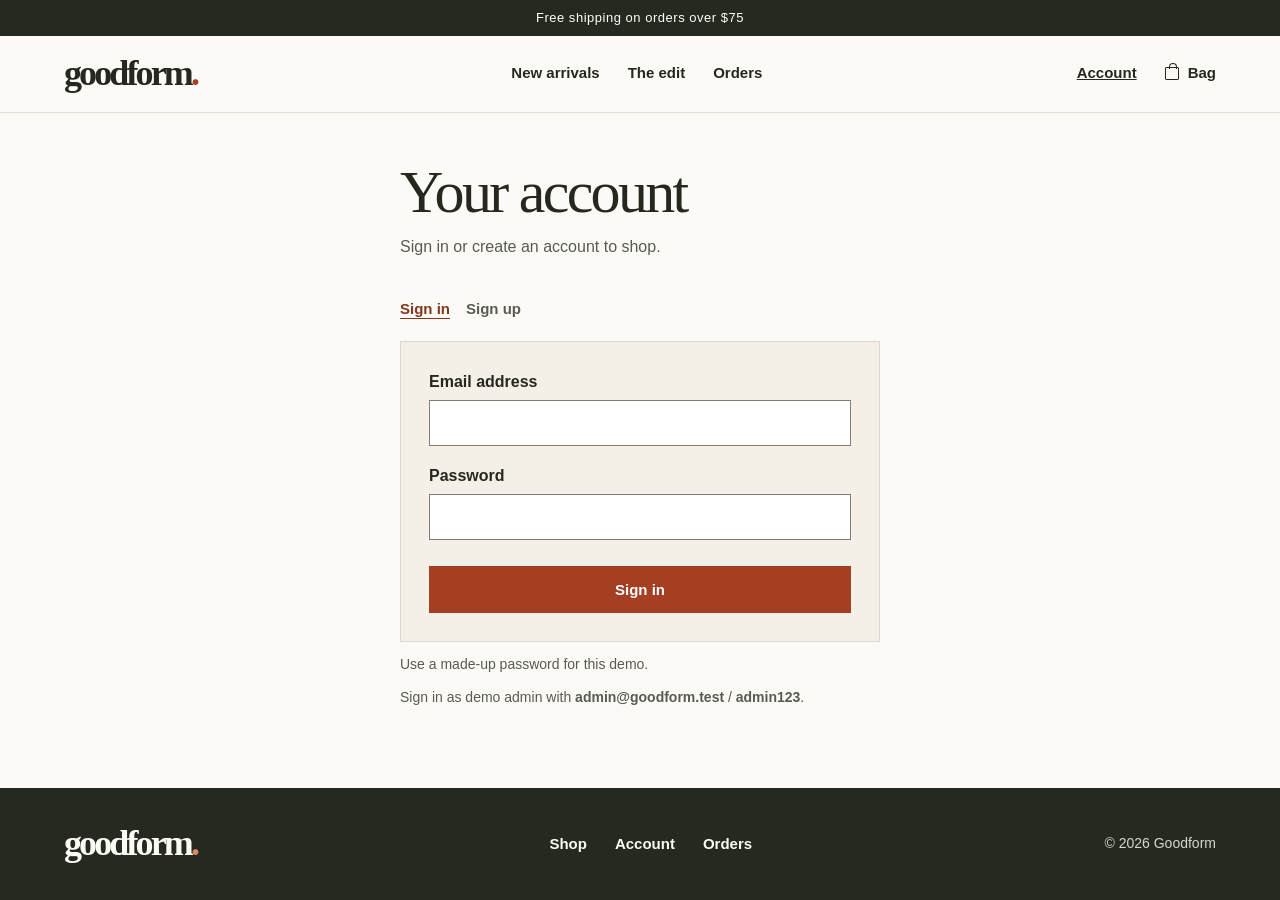
==== admin.html @ 01ef0616 "Add Goodform clothing store" ====
<!DOCTYPE html>
<html>
  <head>
    <meta charset="UTF-8">
    <meta name="viewport" content="width=device-width, initial-scale=1.0">
    <title>Product Admin | Goodform</title>
    <link rel="stylesheet" href="style.css">
  </head>

  <body>
    <a class="skip-link" href="#main-content">Skip to content</a>
    <header class="site-header">
      <div class="container header-inner">
        <a class="wordmark" href="index.html" aria-label="Goodform home">goodform<span>.</span></a>
        <nav class="account-nav" aria-label="Admin navigation">
          <a href="index.html">View storefront</a>
          <button class="text-button" id="sign-out" type="button">Sign out</button>
        </nav>
      </div>
    </header>

    <main class="container inner-page" id="main-content" hidden>
      <div class="page-intro">
        <p class="eyebrow">Store admin</p>
        <h1>Manage store</h1>
      </div>

      <section class="admin-section" aria-labelledby="orders-title">
        <div class="section-heading">
          <h2 id="orders-title">Orders</h2>
          <p>Total amount <strong id="total-amount">$0.00</strong></p>
        </div>
        <p class="muted" id="empty-orders" hidden>No orders yet.</p>
        <div class="table-scroll" id="orders-table" role="region" aria-label="Customer orders" tabindex="0">
          <table class="data-table">
            <thead>
              <tr>
                <th scope="col">Order</th>
                <th scope="col">Customer</th>
                <th scope="col">Items</th>
                <th scope="col">Amount</th>
                <th scope="col">Status</th>
                <th scope="col">Delivery</th>
              </tr>
            </thead>
            <tbody id="order-rows"></tbody>
          </table>
        </div>
      </section>

      <section class="admin-section" aria-labelledby="products-title">
        <div class="section-heading">
          <h2 id="products-title">Products</h2>
        </div>

        <details class="panel add-product" id="add-product-panel">
          <summary>Add a product</summary>
          <form class="stack-form product-form" id="product-form" method="post">
            <div>
              <label for="product-name">Name</label>
              <input id="product-name" type="text" maxlength="70" required>
            </div>
            <div>
              <label for="category">Category</label>
              <input id="category" type="text" maxlength="40" required>
            </div>
            <div>
              <label for="color">Color</label>
              <input id="color" type="text" maxlength="40" required>
            </div>
            <div>
              <label for="price">Price ($)</label>
              <input id="price" type="number" min="0.01" max="99999" step="0.01" required>
            </div>
            <div>
              <label for="stock">Stock</label>
              <input id="stock" type="number" min="0" max="9999" step="1" required>
            </div>
            <div class="photo-field">
              <label for="product-photo">Photo link (optional)</label>
              <p class="photo-hint muted" id="photo-hint">Paste a direct link to an image online.</p>
              <input id="product-photo" type="url" maxlength="2048" aria-describedby="photo-hint">
            </div>
            <button class="button" type="submit">Add product</button>
          </form>
        </details>

        <p class="muted" id="empty-products" hidden>No products in the store.</p>
        <div class="table-scroll" id="products-table" role="region" aria-label="Product inventory" tabindex="0">
          <table class="data-table">
            <thead>
              <tr>
                <th scope="col">Product</th>
                <th scope="col">Category</th>
                <th scope="col">Price</th>
                <th scope="col">Stock</th>
                <th scope="col">Action</th>
              </tr>
            </thead>
            <tbody id="product-rows"></tbody>
          </table>
        </div>
      </section>
    </main>

    <footer class="site-footer">
      <div class="container footer-inner">
        <a class="wordmark" href="index.html" aria-label="Goodform home">goodform<span>.</span></a>
        <p>&copy; 2026 Goodform</p>
      </div>
    </footer>

    <template id="admin-product-template">
      <tr>
        <th scope="row"></th>
        <td class="category"></td>
        <td class="price"></td>
        <td>
          <form class="line-actions">
            <input type="number" min="0" max="9999" step="1" required>
            <button class="text-button" type="submit">Update</button>
          </form>
        </td>
        <td>
          <button class="text-button delete-product" type="button">Delete</button>
        </td>
      </tr>
    </template>

    <template id="admin-order-template">
      <tr>
        <th scope="row"></th>
        <td class="customer"></td>
        <td class="items"></td>
        <td class="price"></td>
        <td><span class="status"></span></td>
        <td>
          <button class="text-button" type="button">Mark delivered</button>
        </td>
      </tr>
    </template>

    <script>
      const productForm = document.getElementById("product-form");
      const productRows = document.getElementById("product-rows");
      const orderRows = document.getElementById("order-rows");

      function loadAdminShop() {
        const shop = loadShop();
        if (shop.email !== "admin@goodform.test") {
          document.getElementById("main-content").hidden = true;
          alert("Sign in with the demo admin account to manage the store.");
          window.location.replace("login.html");
          return null;
        }
        return shop;
      }

      function money(cents) {
        return "$" + (cents / 100).toFixed(2);
      }

      function showAdmin() {
        const shop = loadAdminShop();
        if (!shop) {
          return;
        }

        if (shop.products === null) {
          shop.products = [
            {
              id: "chore-jacket",
              name: "The Chore Jacket",
              category: "Outerwear",
              color: "Washed Olive",
              price: 8900,
              stock: 24,
              image: "https://images.pexels.com/photos/5079261/pexels-photo-5079261.jpeg?auto=compress&cs=tinysrgb&fit=crop&w=720&h=960"
            },
            {
              id: "everyday-tee",
              name: "The Everyday Tee",
              category: "Tops",
              color: "Natural",
              price: 3200,
              stock: 48,
              image: "https://images.pexels.com/photos/11671964/pexels-photo-11671964.jpeg?auto=compress&cs=tinysrgb&fit=crop&w=720&h=960"
            },
            {
              id: "straight-jean",
              name: "The Straight Jean",
              category: "Denim",
              color: "Vintage Blue",
              price: 7800,
              stock: 16,
              image: "https://images.pexels.com/photos/20279191/pexels-photo-20279191.jpeg?auto=compress&cs=tinysrgb&fit=crop&w=720&h=960"
            },
            {
              id: "linen-shirt",
              name: "The Linen Shirt",
              category: "Tops",
              color: "Terracotta",
              price: 6400,
              stock: 18,
              image: "https://images.pexels.com/photos/11671275/pexels-photo-11671275.jpeg?auto=compress&cs=tinysrgb&fit=crop&w=720&h=960"
            }
          ];
          saveShop(shop);
        }

        showInventory(shop.products);
        showCustomerOrders(shop.orders);
        document.getElementById("main-content").hidden = false;
      }

      function showInventory(products) {
        const template = document.getElementById("admin-product-template");
        productRows.textContent = "";
        document.getElementById("empty-products").hidden = products.length > 0;
        document.getElementById("products-table").hidden = products.length === 0;

        for (let productIndex = 0; productIndex < products.length; productIndex++) {
          const product = products[productIndex];
          const row = template.content.cloneNode(true);
          row.querySelector("th").textContent = product.name;
          row.querySelector(".category").textContent = product.category;
          row.querySelector(".price").textContent = money(product.price);

          const input = row.querySelector("input");
          input.value = product.stock;
          input.setAttribute("aria-label", "Stock for " + product.name);
          row.querySelector("form").addEventListener("submit", function (event) {
            event.preventDefault();
            updateStock(product.id, Number(input.value));
          });
          row.querySelector(".delete-product").addEventListener("click", function () {
            deleteProduct(product.id);
          });
          productRows.appendChild(row);
        }
      }

      function showCustomerOrders(orders) {
        const template = document.getElementById("admin-order-template");
        orderRows.textContent = "";
        document.getElementById("empty-orders").hidden = orders.length > 0;
        document.getElementById("orders-table").hidden = orders.length === 0;
        let total = 0;

        for (let index = orders.length - 1; index >= 0; index--) {
          const order = orders[index];
          const row = template.content.cloneNode(true);
          row.querySelector("th").textContent = "#GF-" + order.id;
          row.querySelector(".customer").textContent = order.customer + " (" + order.email + ")";

          const itemNames = [];
          for (let itemIndex = 0; itemIndex < order.items.length; itemIndex++) {
            const item = order.items[itemIndex];
            itemNames.push(item.name + " × " + item.quantity);
          }
          row.querySelector(".items").textContent = itemNames.join(", ");
          row.querySelector(".price").textContent = money(order.total);

          const status = row.querySelector(".status");
          status.textContent = order.status;
          if (order.status === "Pending") {
            status.classList.add("status-pending");
          }

          const button = row.querySelector("button");
          button.hidden = order.status === "Delivered";
          button.addEventListener("click", function () {
            markDelivered(order.id);
          });

          orderRows.appendChild(row);
          total += order.total;
        }
        document.getElementById("total-amount").textContent = money(total);
      }

      function addProduct(event) {
        event.preventDefault();
        const shop = loadAdminShop();
        if (!shop) {
          return;
        }

        const name = document.getElementById("product-name").value.trim();
        const category = document.getElementById("category").value.trim();
        const color = document.getElementById("color").value.trim();
        const price = Math.round(Number(document.getElementById("price").value) * 100);
        const stock = Number(document.getElementById("stock").value);
        const image = document.getElementById("product-photo").value.trim();

        if (!name || !category || !color) {
          alert("Enter a name, category, and color.");
          return;
        }

        if (!Number.isInteger(price) || price < 1 || price > 9999900) {
          alert("Enter a valid price.");
          return;
        }

        if (!Number.isInteger(stock) || stock < 0 || stock > 9999) {
          alert("Enter a valid stock quantity.");
          return;
        }

        const product = {
          id: "product-" + Date.now(),
          name: name,
          category: category,
          color: color,
          price: price,
          stock: stock,
          image: image
        };

        shop.products.push(product);
        if (saveChanges(shop, "Product added.")) {
          productForm.reset();
          document.getElementById("add-product-panel").open = false;
        }
      }

      function saveChanges(shop, message) {
        try {
          saveShop(shop);
        } catch (error) {
          alert("Could not save the changes. Check your browser storage.");
          return false;
        }

        showAdmin();
        alert(message);
        return true;
      }

      function updateStock(productId, stock) {
        const shop = loadAdminShop();
        if (!shop) {
          return;
        }

        let product = null;
        for (let index = 0; index < shop.products.length; index++) {
          if (shop.products[index].id === productId) {
            product = shop.products[index];
            break;
          }
        }

        if (!product || !Number.isInteger(stock) || stock < 0 || stock > 9999) {
          alert("Enter a valid stock quantity.");
          showAdmin();
          return;
        }

        product.stock = stock;
        saveChanges(shop, "Stock updated.");
      }

      function deleteProduct(productId) {
        const shop = loadAdminShop();
        if (!shop || !confirm("Delete this product from the store?")) {
          return;
        }

        for (let index = shop.products.length - 1; index >= 0; index--) {
          if (shop.products[index].id === productId) {
            shop.products.splice(index, 1);
          }
        }

        for (let customerIndex = 0; customerIndex < shop.customers.length; customerIndex++) {
          const customer = shop.customers[customerIndex];
          for (let index = customer.cart.length - 1; index >= 0; index--) {
            if (customer.cart[index].productId === productId) {
              customer.cart.splice(index, 1);
            }
          }
        }

        saveChanges(shop, "Product deleted.");
      }

      function markDelivered(orderId) {
        const shop = loadAdminShop();
        if (!shop) {
          return;
        }

        for (let orderIndex = 0; orderIndex < shop.orders.length; orderIndex++) {
          const order = shop.orders[orderIndex];
          if (order.id === orderId && order.status !== "Delivered") {
            order.status = "Delivered";
            saveChanges(shop, "Order marked delivered.");
            return;
          }
        }
      }

      productForm.addEventListener("submit", addProduct);

      document.getElementById("sign-out").addEventListener("click", function () {
        const shop = loadAdminShop();
        if (!shop) {
          return;
        }

        shop.email = "";
        saveShop(shop);
        window.location.replace("index.html");
      });

      window.addEventListener("pageshow", function (event) {
        if (event.persisted) {
          showAdmin();
        }
      });

      function getShopStorageKey() {
        const plainSave = localStorage.getItem("goodform-shop-plain");
        if (plainSave) {
          return "goodform-shop-plain";
        }

        const saved = localStorage.getItem("goodform-shop-text");
        if (saved && saved.startsWith("shop|")) {
          return "goodform-shop-plain";
        }

        return "goodform-shop-text";
      }

      function loadShop() {
        const shop = { products: null, customers: [], orders: [], email: "" };
        const saved = localStorage.getItem(getShopStorageKey());
        if (!saved) {
          return shop;
        }

        const previousFormat = saved.startsWith("plain-shop|");
        let text = saved;
        let rowSeparator = "\n";
        let fieldSeparator = "|";

        if (!previousFormat) {
          const firstLineEnd = saved.indexOf("\n");
          if (!saved.startsWith("~") || firstLineEnd < 1) {
            return shop;
          }

          const divider = saved.slice(0, firstLineEnd);
          text = saved.slice(firstLineEnd + 1);
          rowSeparator = "\n" + divider + "\n";
          fieldSeparator = "|" + divider + "|";
        }

        let customer;
        let order;

        const lines = text.split(rowSeparator);
        for (let lineIndex = 0; lineIndex < lines.length; lineIndex++) {
          const fields = lines[lineIndex].split(fieldSeparator);
          if (previousFormat) {
            for (let fieldIndex = 1; fieldIndex < fields.length; fieldIndex++) {
              let field = fields[fieldIndex];
              field = field.split("%7C").join("|");
              field = field.split("%0D").join("\r");
              field = field.split("%0A").join("\n");
              fields[fieldIndex] = field.split("%25").join("%");
            }
          }

          const type = fields[0];

          if (type === "plain-shop") {
            shop.email = fields[1];
            if (fields[2] === "true") {
              shop.products = [];
            }
          } else if (type === "product") {
            shop.products.push({
              id: fields[1],
              name: fields[2],
              category: fields[3],
              color: fields[4],
              price: Number(fields[5]),
              stock: Number(fields[6]),
              image: fields[7]
            });
          } else if (type === "customer") {
            customer = {
              name: fields[1],
              email: fields[2],
              password: fields[3],
              cart: []
            };
            shop.customers.push(customer);
          } else if (type === "cart") {
            customer.cart.push({ productId: fields[1], quantity: Number(fields[2]) });
          } else if (type === "order") {
            order = {
              id: Number(fields[1]),
              email: fields[2],
              customer: fields[3],
              date: fields[4],
              status: fields[5],
              subtotal: Number(fields[6]),
              shipping: Number(fields[7]),
              total: Number(fields[8]),
              items: []
            };
            shop.orders.push(order);
          } else if (type === "item") {
            order.items.push({
              productId: fields[1],
              name: fields[2],
              price: Number(fields[3]),
              quantity: Number(fields[4])
            });
          }
        }

        return shop;
      }

      function saveShop(shop) {
        const rows = [["plain-shop", shop.email, shop.products !== null]];

        if (shop.products !== null) {
          for (let productIndex = 0; productIndex < shop.products.length; productIndex++) {
            const product = shop.products[productIndex];
            rows.push([
              "product",
              product.id,
              product.name,
              product.category,
              product.color,
              product.price,
              product.stock,
              product.image
            ]);
          }
        }

        for (let customerIndex = 0; customerIndex < shop.customers.length; customerIndex++) {
          const customer = shop.customers[customerIndex];
          rows.push(["customer", customer.name, customer.email, customer.password]);
          for (let itemIndex = 0; itemIndex < customer.cart.length; itemIndex++) {
            const item = customer.cart[itemIndex];
            rows.push(["cart", item.productId, item.quantity]);
          }
        }

        for (let orderIndex = 0; orderIndex < shop.orders.length; orderIndex++) {
          const order = shop.orders[orderIndex];
          rows.push([
            "order",
            order.id,
            order.email,
            order.customer,
            order.date,
            order.status,
            order.subtotal,
            order.shipping,
            order.total
          ]);
          for (let itemIndex = 0; itemIndex < order.items.length; itemIndex++) {
            const item = order.items[itemIndex];
            rows.push(["item", item.productId, item.name, item.price, item.quantity]);
          }
        }

        const values = rows.join("\n");
        let divider = "~";
        while (values.includes(divider)) {
          divider += "~";
        }

        const fieldSeparator = "|" + divider + "|";
        const rowSeparator = "\n" + divider + "\n";
        const lines = [];
        for (let rowIndex = 0; rowIndex < rows.length; rowIndex++) {
          lines.push(rows[rowIndex].join(fieldSeparator));
        }

        const saved = divider + "\n" + lines.join(rowSeparator);
        localStorage.setItem(getShopStorageKey(), saved);
      }

      showAdmin();
    </script>
  </body>
</html>
---- style.css ----
* {
  box-sizing: border-box;
}

body {
  margin: 0;
  background-color: #fbfaf7;
  color: #262820;
  font-family: Arial, Helvetica, sans-serif;
  font-size: 16px;
  line-height: 1.5;
}

h1, h2, h3, p {
  margin: 0;
}

h1, h2, .wordmark {
  font-family: Georgia, 'Times New Roman', serif;
}

h1, h2 {
  font-weight: normal;
  line-height: 1.04;
  letter-spacing: -0.045em;
}

h2 {
  font-size: 3rem;
}

a {
  color: inherit;
  text-decoration: none;
}

a:focus, button:focus, input:focus, summary:focus, .table-scroll:focus {
  outline: 2px solid #a43f24;
  outline-offset: 4px;
}

img {
  display: block;
  max-width: 100%;
}

button, input {
  font: inherit;
}

button, summary {
  cursor: pointer;
}

button:disabled {
  cursor: default;
}

[hidden] {
  display: none !important;
}

.container {
  width: 90%;
  max-width: 1320px;
  margin-right: auto;
  margin-left: auto;
}

.skip-link {
  position: absolute;
  z-index: 2;
  top: -100px;
  left: 16px;
  padding: 12px 16px;
  background-color: #fff;
}

.skip-link:focus {
  top: 8px;
}

.announcement {
  padding: 8px 16px;
  background-color: #252920;
  color: #fff;
  font-size: 0.8125rem;
  letter-spacing: 0.04em;
  text-align: center;
}

.site-header {
  border-bottom: 1px solid #e4e0d8;
}

.header-inner, .footer-inner {
  display: flex;
  align-items: center;
  justify-content: space-between;
  min-height: 76px;
}

.wordmark {
  display: inline-block;
  font-size: 2.25rem;
  font-weight: bold;
  line-height: 1.25;
  letter-spacing: -0.08em;
}

.wordmark span {
  color: #a43f24;
}

.main-nav, .account-nav, .footer-nav {
  display: flex;
  align-items: center;
  gap: 28px;
}

.main-nav a, .account-nav a, .footer-nav a {
  display: inline-flex;
  align-items: center;
  min-height: 44px;
  font-size: 0.9375rem;
  font-weight: bold;
}

.main-nav a:hover, .account-nav a:hover, .footer-nav a:hover, [aria-current="page"] {
  text-decoration: underline;
}

.bag-icon {
  position: relative;
  width: 14px;
  height: 13px;
  margin-right: 9px;
  border: 1px solid;
  border-radius: 1px;
}

.bag-icon::before {
  position: absolute;
  top: -5px;
  left: 3px;
  width: 6px;
  height: 5px;
  border: 1px solid;
  border-bottom: 0;
  border-radius: 5px 5px 0 0;
  content: '';
}

.site-footer {
  background-color: #252920;
  color: #fbfaf7;
}

.footer-inner {
  min-height: 112px;
  gap: 16px;
}

.site-footer .wordmark span {
  color: #e18967;
}

.site-footer a:focus {
  outline-color: #e18967;
}

.footer-inner p {
  color: #d7d9d0;
  font-size: 0.875rem;
}

.hero {
  background-color: #eee7d9;
}

.hero-inner {
  display: flex;
  max-width: 1600px;
  min-height: 520px;
  margin: 0 auto;
}

.hero-copy {
  width: 44%;
  align-self: center;
  padding: 56px 28px 56px 5%;
}

.eyebrow {
  display: flex;
  align-items: center;
  gap: 10px;
  margin-bottom: 18px;
  color: #80381f;
  font-size: 0.8125rem;
  font-weight: bold;
  letter-spacing: 0.12em;
  text-transform: uppercase;
}

.eyebrow::before {
  width: 22px;
  height: 1px;
  background-color: #a43f24;
  content: '';
}

.hero h1 {
  font-size: 5.25rem;
}

.hero-description {
  max-width: 320px;
  margin-top: 22px;
  margin-bottom: 28px;
  color: #494b40;
  font-size: 1.125rem;
}

.hero-image, .edit-image {
  position: relative;
  background-color: #d7c0a5;
}

.hero-image {
  width: 56%;
}

.hero-image img, .edit-image img {
  position: absolute;
  width: 100%;
  height: 100%;
  object-fit: cover;
}

.hero-image img {
  object-position: center top;
}

.button {
  display: inline-block;
  min-height: 46px;
  padding: 12px 22px;
  border: 1px solid #a43f24;
  background-color: #a43f24;
  color: #fff;
  font-size: 0.9375rem;
  font-weight: bold;
  line-height: 1.4;
  text-align: center;
}

.button:hover {
  border-color: #813019;
  background-color: #813019;
}

.button:disabled {
  border-color: #dad1c4;
  background-color: #e7dfd3;
  color: #62594e;
}

.text-link {
  display: inline-flex;
  align-items: center;
  min-height: 44px;
  color: #80381f;
  font-weight: bold;
  text-decoration: underline;
  text-underline-offset: 4px;
}

.text-link:hover {
  color: #552516;
}

.text-button {
  min-height: 44px;
  padding: 0;
  border: 0;
  background: none;
  color: #80381f;
  font-size: 0.9375rem;
  font-weight: bold;
  text-decoration: underline;
  text-underline-offset: 4px;
}

.text-button:disabled {
  color: #595b50;
}

.section {
  padding-top: 64px;
  padding-bottom: 68px;
}

.section-heading {
  display: flex;
  align-items: baseline;
  justify-content: space-between;
  gap: 16px;
  margin-bottom: 27px;
}

.section-heading p, .product-color, .muted {
  color: #595b50;
}

.product-grid {
  display: flex;
  flex-wrap: wrap;
  gap: 28px 20px;
}

.product-card {
  width: calc((100% - 60px) / 4);
  min-width: 0;
}

.product-image {
  background-color: #eae5db;
}

.product-image img {
  width: 100%;
  height: auto;
}

.no-photo {
  padding: 60% 8px;
  text-align: center;
}

.product-heading {
  display: flex;
  align-items: baseline;
  justify-content: space-between;
  gap: 8px;
  margin-top: 13px;
}

.product-heading h3, .price {
  font-size: 1rem;
  font-weight: bold;
}

.product-color {
  margin-top: 4px;
  font-size: 0.875rem;
}

.product-button {
  width: 100%;
  margin-top: 12px;
}

.edit {
  display: flex;
  min-height: 370px;
  margin-bottom: 72px;
  background-color: #e6e8df;
}

.edit-image {
  width: 52%;
}

.edit-copy {
  width: 48%;
  align-self: center;
  padding: 40px 6%;
}

.edit-description {
  max-width: 320px;
  margin-top: 16px;
  color: #494b40;
}

.edit-copy .text-link {
  margin-top: 10px;
}

.inner-page {
  min-height: 65vh;
  padding-top: 48px;
  padding-bottom: 80px;
}

.inner-page h1 {
  margin-bottom: 12px;
  font-size: 3.75rem;
}

.page-intro {
  margin-bottom: 28px;
}

.page-intro .text-link {
  margin-bottom: 8px;
}

.cart-layout {
  display: flex;
  align-items: flex-start;
  gap: 32px;
}

.cart-items {
  flex: 1;
  min-width: 0;
  border-top: 1px solid #ddd8cd;
}

.cart-items:empty {
  border-top: 0;
}

.cart-item {
  display: flex;
  align-items: center;
  gap: 20px;
  padding: 18px 0;
  border-bottom: 1px solid #ddd8cd;
}

.cart-item img {
  width: 82px;
  height: 100px;
  object-fit: cover;
}

.cart-item h2 {
  margin-bottom: 5px;
  font-family: Arial, Helvetica, sans-serif;
  font-size: 1rem;
  font-weight: bold;
  letter-spacing: normal;
}

.cart-item .price {
  margin-left: auto;
}

.cart-item-info {
  min-width: 0;
}

.line-actions {
  display: flex;
  flex-wrap: wrap;
  align-items: center;
  gap: 0 10px;
  margin-top: 4px;
}

.line-actions input {
  width: 76px;
  min-height: 38px;
  padding: 6px;
  border: 1px solid #817d71;
  background-color: #fff;
  color: #262820;
}

.panel {
  padding: 28px;
  border: 1px solid #ddd8cd;
  background-color: #f4f0e7;
}

.cart-summary {
  width: 340px;
}

.cart-summary h2 {
  font-size: 2rem;
}

.cart-summary dl div, .bill-totals div {
  display: flex;
  justify-content: space-between;
  padding: 8px 0;
}

.cart-summary dd, .bill-totals dd {
  margin-left: 12px;
}

.cart-total {
  margin-top: 8px;
  border-top: 1px solid #d4cbbd;
  font-weight: bold;
}

.account-page {
  max-width: 480px;
}

.account-tabs {
  display: flex;
  gap: 16px;
  margin-bottom: 10px;
}

.account-tabs .text-button[aria-pressed="false"] {
  color: #595b50;
  text-decoration: none;
}

.demo-note {
  margin-top: 12px;
  font-size: 0.875rem;
  overflow-wrap: break-word;
}

.stack-form label {
  display: block;
  margin-bottom: 6px;
  font-weight: bold;
}

.stack-form input {
  display: block;
  width: 100%;
  min-height: 46px;
  margin-bottom: 18px;
  padding: 10px 12px;
  border: 1px solid #817d71;
  border-radius: 0;
  background-color: #fff;
  color: #262820;
}

.stack-form .button, .cart-summary .button {
  width: 100%;
  margin-top: 8px;
}

.table-scroll {
  overflow-x: auto;
  border: 1px solid #ddd8cd;
}

.data-table {
  width: 100%;
  min-width: 560px;
  border-collapse: collapse;
  text-align: left;
}

.data-table th, .data-table td {
  padding: 14px 18px;
  border-bottom: 1px solid #ddd8cd;
}

.data-table thead th {
  background-color: #f0ebe0;
  font-size: 0.875rem;
}

.data-table tbody tr:last-child th, .data-table tbody tr:last-child td {
  border-bottom: 0;
}

.status {
  display: inline-block;
  padding: 2px 8px;
  background-color: #e6e8df;
  color: #394233;
  font-size: 0.875rem;
  white-space: nowrap;
}

.status-pending {
  background-color: #efe1d3;
  color: #663a26;
}

.order-card {
  margin-bottom: 18px;
}

.order-heading {
  display: flex;
  flex-wrap: wrap;
  align-items: center;
  justify-content: space-between;
  gap: 8px 16px;
  margin-bottom: 10px;
}

.order-heading h2 {
  font-size: 2rem;
}

summary {
  padding: 10px 0;
  color: #80381f;
  font-weight: bold;
}

.bill-table {
  width: 100%;
  border-collapse: collapse;
  font-size: 0.875rem;
  overflow-wrap: break-word;
}

.bill-table th, .bill-table td {
  padding: 8px 6px;
  border-bottom: 1px solid #ddd8cd;
  text-align: right;
}

.bill-table th:first-child, .bill-table td:first-child {
  text-align: left;
}

.bill-totals {
  max-width: 320px;
  margin-left: auto;
}

.admin-section {
  margin-top: 44px;
}

.admin-section h2 {
  font-size: 2.5rem;
}

.add-product {
  margin-bottom: 18px;
  padding-top: 12px;
  padding-bottom: 12px;
}

.product-form {
  display: flex;
  flex-wrap: wrap;
  align-items: flex-end;
  gap: 14px;
  padding: 12px 0;
}

.product-form div {
  flex: 1 1 120px;
  min-width: 0;
}

.product-form .photo-field {
  flex-basis: 250px;
}

.photo-hint {
  margin-bottom: 6px;
  font-size: 0.875rem;
}

.product-form input, .product-form .button {
  width: 100%;
  margin: 0;
}

.product-form .button {
  width: auto;
}

@media (max-width: 1240px) {
  .hero h1 {
    font-size: 4.25rem;
  }

  .hero-inner {
    min-height: 460px;
  }
}

@media (max-width: 1020px) {
  .hero h1 {
    font-size: 3.5rem;
  }

  .hero-inner {
    min-height: 420px;
  }
}

@media (max-width: 880px) {
  .main-nav, .account-nav, .footer-nav {
    gap: 18px;
  }

  .product-card {
    width: calc((100% - 20px) / 2);
  }

  .cart-summary {
    width: 285px;
  }
}

@media (max-width: 850px) {
  .hero h1 {
    font-size: 3rem;
  }
}

@media (max-width: 760px) {
  .header-inner {
    flex-wrap: wrap;
    padding-top: 4px;
  }

  .main-nav {
    order: 3;
    width: 100%;
    border-top: 1px solid #e4e0d8;
  }

  .account-nav {
    margin-left: auto;
  }

  .wordmark {
    font-size: 2rem;
  }

  .hero-inner {
    display: block;
  }

  .hero-copy, .hero-image, .edit-copy, .edit-image {
    width: 100%;
  }

  .hero-copy {
    padding: 39px 5% 35px;
  }

  .hero h1 {
    font-size: 3.5rem;
  }

  .hero-image {
    height: 310px;
  }

  .hero-description {
    margin-top: 16px;
    margin-bottom: 21px;
  }

  .section {
    padding-top: 44px;
    padding-bottom: 46px;
  }

  .section-heading {
    display: block;
    margin-bottom: 20px;
  }

  .section-heading p {
    margin-top: 8px;
  }

  h2 {
    font-size: 2.5rem;
  }

  .product-grid {
    gap: 22px 12px;
  }

  .product-card {
    width: calc((100% - 12px) / 2);
  }

  .product-heading {
    flex-wrap: wrap;
    gap: 2px 8px;
  }

  .edit {
    display: block;
    margin-bottom: 48px;
  }

  .edit-image {
    height: 260px;
  }

  .edit-copy {
    padding: 30px 6%;
  }

  .footer-inner {
    flex-wrap: wrap;
    padding-top: 20px;
    padding-bottom: 24px;
  }

  .footer-inner p {
    width: 100%;
  }

  .inner-page {
    padding-top: 32px;
    padding-bottom: 48px;
  }

  .inner-page h1 {
    font-size: 3rem;
  }

  .cart-layout {
    flex-direction: column;
    gap: 24px;
  }

  .cart-items, .cart-summary {
    width: 100%;
  }

  .cart-item {
    gap: 12px;
  }

  .cart-item img {
    width: 60px;
    height: 76px;
  }

  .order-card {
    padding: 16px;
  }
}

@media (max-width: 360px) {
  .hero h1 {
    font-size: 3rem;
  }

  .main-nav, .account-nav {
    gap: 12px;
  }

  .panel {
    padding: 20px;
  }
}
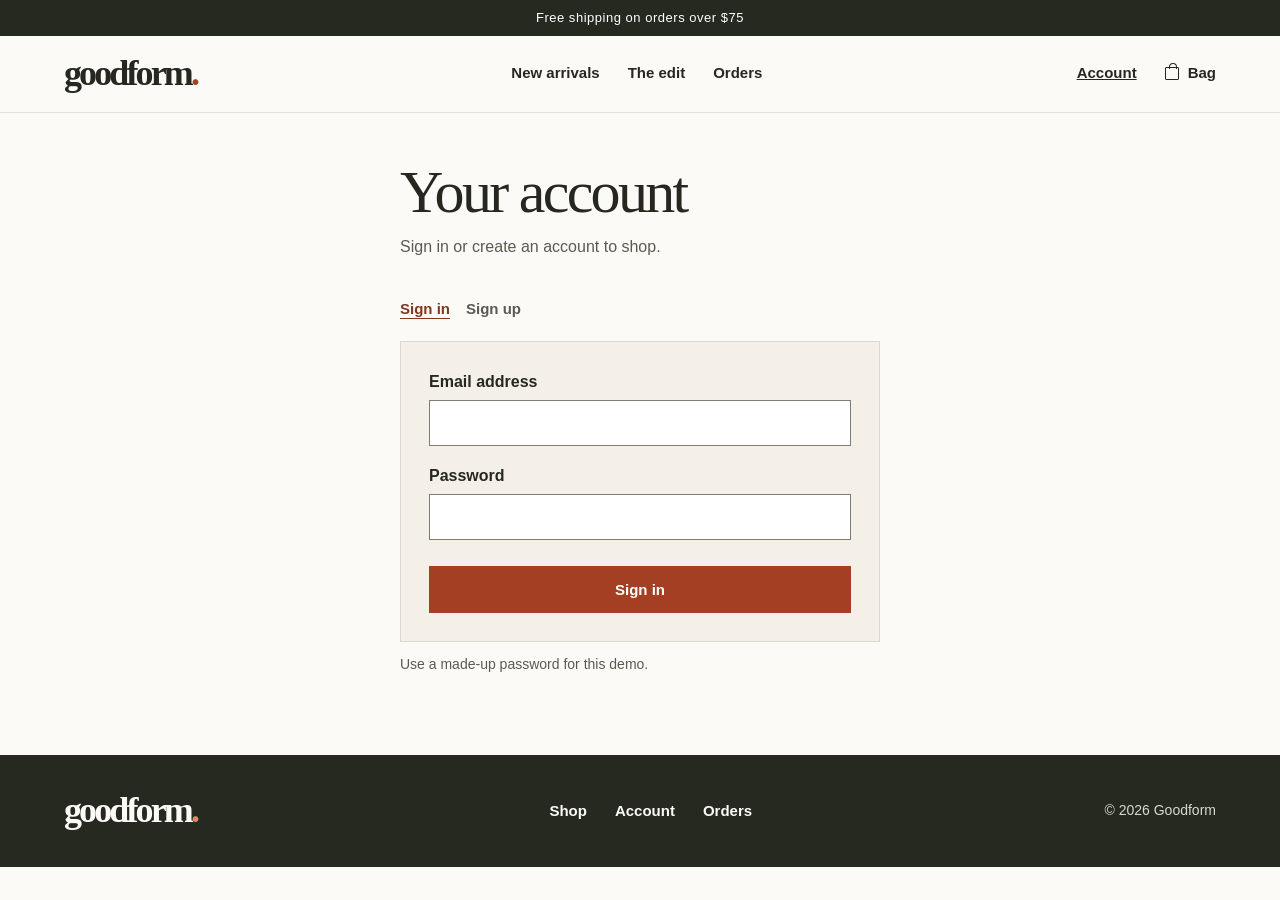
==== commit 449cea0a: "Update demo admin sign-in" ====
--- a/admin.html
+++ b/admin.html
@@ -147,7 +147,7 @@
 
       function loadAdminShop() {
         const shop = loadShop();
-        if (shop.email !== "admin@goodform.test") {
+        if (shop.email !== "store-admin") {
           document.getElementById("main-content").hidden = true;
           alert("Sign in with the demo admin account to manage the store.");
           window.location.replace("login.html");
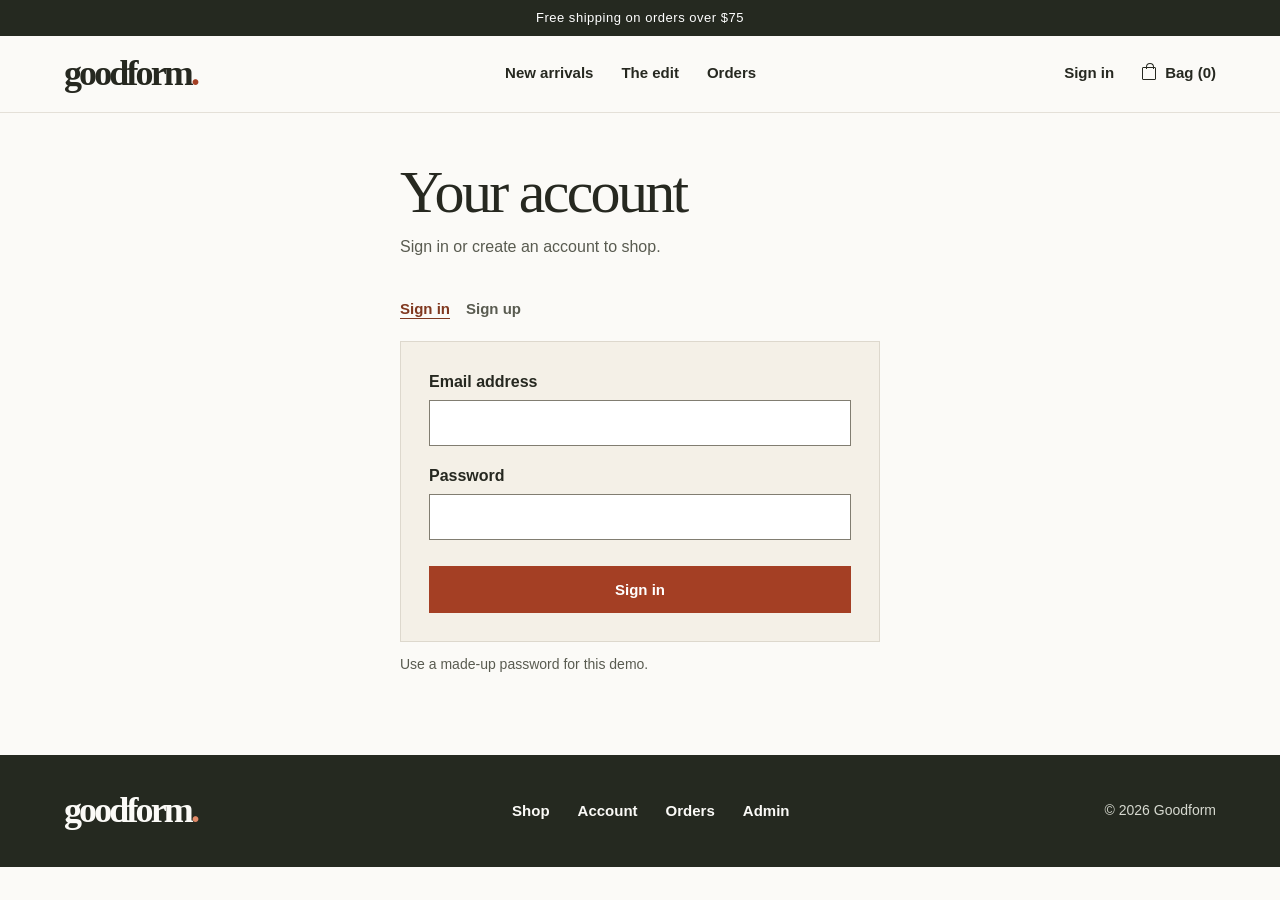
==== commit e7f68821: "Simplify store storage and align product photos" ====
--- a/admin.html
+++ b/admin.html
@@ -1,598 +1,16 @@
 <!DOCTYPE html>
-<html>
+<html lang="en">
   <head>
     <meta charset="UTF-8">
     <meta name="viewport" content="width=device-width, initial-scale=1.0">
-    <title>Product Admin | Goodform</title>
+    <meta http-equiv="refresh" content="0; url=index.html#admin">
+    <title>Store admin | Goodform</title>
     <link rel="stylesheet" href="style.css">
   </head>
-
   <body>
-    <a class="skip-link" href="#main-content">Skip to content</a>
-    <header class="site-header">
-      <div class="container header-inner">
-        <a class="wordmark" href="index.html" aria-label="Goodform home">goodform<span>.</span></a>
-        <nav class="account-nav" aria-label="Admin navigation">
-          <a href="index.html">View storefront</a>
-          <button class="text-button" id="sign-out" type="button">Sign out</button>
-        </nav>
-      </div>
-    </header>
-
-    <main class="container inner-page" id="main-content" hidden>
-      <div class="page-intro">
-        <p class="eyebrow">Store admin</p>
-        <h1>Manage store</h1>
-      </div>
-
-      <section class="admin-section" aria-labelledby="orders-title">
-        <div class="section-heading">
-          <h2 id="orders-title">Orders</h2>
-          <p>Total amount <strong id="total-amount">$0.00</strong></p>
-        </div>
-        <p class="muted" id="empty-orders" hidden>No orders yet.</p>
-        <div class="table-scroll" id="orders-table" role="region" aria-label="Customer orders" tabindex="0">
-          <table class="data-table">
-            <thead>
-              <tr>
-                <th scope="col">Order</th>
-                <th scope="col">Customer</th>
-                <th scope="col">Items</th>
-                <th scope="col">Amount</th>
-                <th scope="col">Status</th>
-                <th scope="col">Delivery</th>
-              </tr>
-            </thead>
-            <tbody id="order-rows"></tbody>
-          </table>
-        </div>
-      </section>
-
-      <section class="admin-section" aria-labelledby="products-title">
-        <div class="section-heading">
-          <h2 id="products-title">Products</h2>
-        </div>
-
-        <details class="panel add-product" id="add-product-panel">
-          <summary>Add a product</summary>
-          <form class="stack-form product-form" id="product-form" method="post">
-            <div>
-              <label for="product-name">Name</label>
-              <input id="product-name" type="text" maxlength="70" required>
-            </div>
-            <div>
-              <label for="category">Category</label>
-              <input id="category" type="text" maxlength="40" required>
-            </div>
-            <div>
-              <label for="color">Color</label>
-              <input id="color" type="text" maxlength="40" required>
-            </div>
-            <div>
-              <label for="price">Price ($)</label>
-              <input id="price" type="number" min="0.01" max="99999" step="0.01" required>
-            </div>
-            <div>
-              <label for="stock">Stock</label>
-              <input id="stock" type="number" min="0" max="9999" step="1" required>
-            </div>
-            <div class="photo-field">
-              <label for="product-photo">Photo link (optional)</label>
-              <p class="photo-hint muted" id="photo-hint">Paste a direct link to an image online.</p>
-              <input id="product-photo" type="url" maxlength="2048" aria-describedby="photo-hint">
-            </div>
-            <button class="button" type="submit">Add product</button>
-          </form>
-        </details>
-
-        <p class="muted" id="empty-products" hidden>No products in the store.</p>
-        <div class="table-scroll" id="products-table" role="region" aria-label="Product inventory" tabindex="0">
-          <table class="data-table">
-            <thead>
-              <tr>
-                <th scope="col">Product</th>
-                <th scope="col">Category</th>
-                <th scope="col">Price</th>
-                <th scope="col">Stock</th>
-                <th scope="col">Action</th>
-              </tr>
-            </thead>
-            <tbody id="product-rows"></tbody>
-          </table>
-        </div>
-      </section>
+    <main class="container inner-page">
+      <h1>Store admin</h1>
+      <a class="text-link" href="index.html#admin">Open store admin</a>
     </main>
-
-    <footer class="site-footer">
-      <div class="container footer-inner">
-        <a class="wordmark" href="index.html" aria-label="Goodform home">goodform<span>.</span></a>
-        <p>&copy; 2026 Goodform</p>
-      </div>
-    </footer>
-
-    <template id="admin-product-template">
-      <tr>
-        <th scope="row"></th>
-        <td class="category"></td>
-        <td class="price"></td>
-        <td>
-          <form class="line-actions">
-            <input type="number" min="0" max="9999" step="1" required>
-            <button class="text-button" type="submit">Update</button>
-          </form>
-        </td>
-        <td>
-          <button class="text-button delete-product" type="button">Delete</button>
-        </td>
-      </tr>
-    </template>
-
-    <template id="admin-order-template">
-      <tr>
-        <th scope="row"></th>
-        <td class="customer"></td>
-        <td class="items"></td>
-        <td class="price"></td>
-        <td><span class="status"></span></td>
-        <td>
-          <button class="text-button" type="button">Mark delivered</button>
-        </td>
-      </tr>
-    </template>
-
-    <script>
-      const productForm = document.getElementById("product-form");
-      const productRows = document.getElementById("product-rows");
-      const orderRows = document.getElementById("order-rows");
-
-      function loadAdminShop() {
-        const shop = loadShop();
-        if (shop.email !== "store-admin") {
-          document.getElementById("main-content").hidden = true;
-          alert("Sign in with the demo admin account to manage the store.");
-          window.location.replace("login.html");
-          return null;
-        }
-        return shop;
-      }
-
-      function money(cents) {
-        return "$" + (cents / 100).toFixed(2);
-      }
-
-      function showAdmin() {
-        const shop = loadAdminShop();
-        if (!shop) {
-          return;
-        }
-
-        if (shop.products === null) {
-          shop.products = [
-            {
-              id: "chore-jacket",
-              name: "The Chore Jacket",
-              category: "Outerwear",
-              color: "Washed Olive",
-              price: 8900,
-              stock: 24,
-              image: "https://images.pexels.com/photos/5079261/pexels-photo-5079261.jpeg?auto=compress&cs=tinysrgb&fit=crop&w=720&h=960"
-            },
-            {
-              id: "everyday-tee",
-              name: "The Everyday Tee",
-              category: "Tops",
-              color: "Natural",
-              price: 3200,
-              stock: 48,
-              image: "https://images.pexels.com/photos/11671964/pexels-photo-11671964.jpeg?auto=compress&cs=tinysrgb&fit=crop&w=720&h=960"
-            },
-            {
-              id: "straight-jean",
-              name: "The Straight Jean",
-              category: "Denim",
-              color: "Vintage Blue",
-              price: 7800,
-              stock: 16,
-              image: "https://images.pexels.com/photos/20279191/pexels-photo-20279191.jpeg?auto=compress&cs=tinysrgb&fit=crop&w=720&h=960"
-            },
-            {
-              id: "linen-shirt",
-              name: "The Linen Shirt",
-              category: "Tops",
-              color: "Terracotta",
-              price: 6400,
-              stock: 18,
-              image: "https://images.pexels.com/photos/11671275/pexels-photo-11671275.jpeg?auto=compress&cs=tinysrgb&fit=crop&w=720&h=960"
-            }
-          ];
-          saveShop(shop);
-        }
-
-        showInventory(shop.products);
-        showCustomerOrders(shop.orders);
-        document.getElementById("main-content").hidden = false;
-      }
-
-      function showInventory(products) {
-        const template = document.getElementById("admin-product-template");
-        productRows.textContent = "";
-        document.getElementById("empty-products").hidden = products.length > 0;
-        document.getElementById("products-table").hidden = products.length === 0;
-
-        for (let productIndex = 0; productIndex < products.length; productIndex++) {
-          const product = products[productIndex];
-          const row = template.content.cloneNode(true);
-          row.querySelector("th").textContent = product.name;
-          row.querySelector(".category").textContent = product.category;
-          row.querySelector(".price").textContent = money(product.price);
-
-          const input = row.querySelector("input");
-          input.value = product.stock;
-          input.setAttribute("aria-label", "Stock for " + product.name);
-          row.querySelector("form").addEventListener("submit", function (event) {
-            event.preventDefault();
-            updateStock(product.id, Number(input.value));
-          });
-          row.querySelector(".delete-product").addEventListener("click", function () {
-            deleteProduct(product.id);
-          });
-          productRows.appendChild(row);
-        }
-      }
-
-      function showCustomerOrders(orders) {
-        const template = document.getElementById("admin-order-template");
-        orderRows.textContent = "";
-        document.getElementById("empty-orders").hidden = orders.length > 0;
-        document.getElementById("orders-table").hidden = orders.length === 0;
-        let total = 0;
-
-        for (let index = orders.length - 1; index >= 0; index--) {
-          const order = orders[index];
-          const row = template.content.cloneNode(true);
-          row.querySelector("th").textContent = "#GF-" + order.id;
-          row.querySelector(".customer").textContent = order.customer + " (" + order.email + ")";
-
-          const itemNames = [];
-          for (let itemIndex = 0; itemIndex < order.items.length; itemIndex++) {
-            const item = order.items[itemIndex];
-            itemNames.push(item.name + " × " + item.quantity);
-          }
-          row.querySelector(".items").textContent = itemNames.join(", ");
-          row.querySelector(".price").textContent = money(order.total);
-
-          const status = row.querySelector(".status");
-          status.textContent = order.status;
-          if (order.status === "Pending") {
-            status.classList.add("status-pending");
-          }
-
-          const button = row.querySelector("button");
-          button.hidden = order.status === "Delivered";
-          button.addEventListener("click", function () {
-            markDelivered(order.id);
-          });
-
-          orderRows.appendChild(row);
-          total += order.total;
-        }
-        document.getElementById("total-amount").textContent = money(total);
-      }
-
-      function addProduct(event) {
-        event.preventDefault();
-        const shop = loadAdminShop();
-        if (!shop) {
-          return;
-        }
-
-        const name = document.getElementById("product-name").value.trim();
-        const category = document.getElementById("category").value.trim();
-        const color = document.getElementById("color").value.trim();
-        const price = Math.round(Number(document.getElementById("price").value) * 100);
-        const stock = Number(document.getElementById("stock").value);
-        const image = document.getElementById("product-photo").value.trim();
-
-        if (!name || !category || !color) {
-          alert("Enter a name, category, and color.");
-          return;
-        }
-
-        if (!Number.isInteger(price) || price < 1 || price > 9999900) {
-          alert("Enter a valid price.");
-          return;
-        }
-
-        if (!Number.isInteger(stock) || stock < 0 || stock > 9999) {
-          alert("Enter a valid stock quantity.");
-          return;
-        }
-
-        const product = {
-          id: "product-" + Date.now(),
-          name: name,
-          category: category,
-          color: color,
-          price: price,
-          stock: stock,
-          image: image
-        };
-
-        shop.products.push(product);
-        if (saveChanges(shop, "Product added.")) {
-          productForm.reset();
-          document.getElementById("add-product-panel").open = false;
-        }
-      }
-
-      function saveChanges(shop, message) {
-        try {
-          saveShop(shop);
-        } catch (error) {
-          alert("Could not save the changes. Check your browser storage.");
-          return false;
-        }
-
-        showAdmin();
-        alert(message);
-        return true;
-      }
-
-      function updateStock(productId, stock) {
-        const shop = loadAdminShop();
-        if (!shop) {
-          return;
-        }
-
-        let product = null;
-        for (let index = 0; index < shop.products.length; index++) {
-          if (shop.products[index].id === productId) {
-            product = shop.products[index];
-            break;
-          }
-        }
-
-        if (!product || !Number.isInteger(stock) || stock < 0 || stock > 9999) {
-          alert("Enter a valid stock quantity.");
-          showAdmin();
-          return;
-        }
-
-        product.stock = stock;
-        saveChanges(shop, "Stock updated.");
-      }
-
-      function deleteProduct(productId) {
-        const shop = loadAdminShop();
-        if (!shop || !confirm("Delete this product from the store?")) {
-          return;
-        }
-
-        for (let index = shop.products.length - 1; index >= 0; index--) {
-          if (shop.products[index].id === productId) {
-            shop.products.splice(index, 1);
-          }
-        }
-
-        for (let customerIndex = 0; customerIndex < shop.customers.length; customerIndex++) {
-          const customer = shop.customers[customerIndex];
-          for (let index = customer.cart.length - 1; index >= 0; index--) {
-            if (customer.cart[index].productId === productId) {
-              customer.cart.splice(index, 1);
-            }
-          }
-        }
-
-        saveChanges(shop, "Product deleted.");
-      }
-
-      function markDelivered(orderId) {
-        const shop = loadAdminShop();
-        if (!shop) {
-          return;
-        }
-
-        for (let orderIndex = 0; orderIndex < shop.orders.length; orderIndex++) {
-          const order = shop.orders[orderIndex];
-          if (order.id === orderId && order.status !== "Delivered") {
-            order.status = "Delivered";
-            saveChanges(shop, "Order marked delivered.");
-            return;
-          }
-        }
-      }
-
-      productForm.addEventListener("submit", addProduct);
-
-      document.getElementById("sign-out").addEventListener("click", function () {
-        const shop = loadAdminShop();
-        if (!shop) {
-          return;
-        }
-
-        shop.email = "";
-        saveShop(shop);
-        window.location.replace("index.html");
-      });
-
-      window.addEventListener("pageshow", function (event) {
-        if (event.persisted) {
-          showAdmin();
-        }
-      });
-
-      function getShopStorageKey() {
-        const plainSave = localStorage.getItem("goodform-shop-plain");
-        if (plainSave) {
-          return "goodform-shop-plain";
-        }
-
-        const saved = localStorage.getItem("goodform-shop-text");
-        if (saved && saved.startsWith("shop|")) {
-          return "goodform-shop-plain";
-        }
-
-        return "goodform-shop-text";
-      }
-
-      function loadShop() {
-        const shop = { products: null, customers: [], orders: [], email: "" };
-        const saved = localStorage.getItem(getShopStorageKey());
-        if (!saved) {
-          return shop;
-        }
-
-        const previousFormat = saved.startsWith("plain-shop|");
-        let text = saved;
-        let rowSeparator = "\n";
-        let fieldSeparator = "|";
-
-        if (!previousFormat) {
-          const firstLineEnd = saved.indexOf("\n");
-          if (!saved.startsWith("~") || firstLineEnd < 1) {
-            return shop;
-          }
-
-          const divider = saved.slice(0, firstLineEnd);
-          text = saved.slice(firstLineEnd + 1);
-          rowSeparator = "\n" + divider + "\n";
-          fieldSeparator = "|" + divider + "|";
-        }
-
-        let customer;
-        let order;
-
-        const lines = text.split(rowSeparator);
-        for (let lineIndex = 0; lineIndex < lines.length; lineIndex++) {
-          const fields = lines[lineIndex].split(fieldSeparator);
-          if (previousFormat) {
-            for (let fieldIndex = 1; fieldIndex < fields.length; fieldIndex++) {
-              let field = fields[fieldIndex];
-              field = field.split("%7C").join("|");
-              field = field.split("%0D").join("\r");
-              field = field.split("%0A").join("\n");
-              fields[fieldIndex] = field.split("%25").join("%");
-            }
-          }
-
-          const type = fields[0];
-
-          if (type === "plain-shop") {
-            shop.email = fields[1];
-            if (fields[2] === "true") {
-              shop.products = [];
-            }
-          } else if (type === "product") {
-            shop.products.push({
-              id: fields[1],
-              name: fields[2],
-              category: fields[3],
-              color: fields[4],
-              price: Number(fields[5]),
-              stock: Number(fields[6]),
-              image: fields[7]
-            });
-          } else if (type === "customer") {
-            customer = {
-              name: fields[1],
-              email: fields[2],
-              password: fields[3],
-              cart: []
-            };
-            shop.customers.push(customer);
-          } else if (type === "cart") {
-            customer.cart.push({ productId: fields[1], quantity: Number(fields[2]) });
-          } else if (type === "order") {
-            order = {
-              id: Number(fields[1]),
-              email: fields[2],
-              customer: fields[3],
-              date: fields[4],
-              status: fields[5],
-              subtotal: Number(fields[6]),
-              shipping: Number(fields[7]),
-              total: Number(fields[8]),
-              items: []
-            };
-            shop.orders.push(order);
-          } else if (type === "item") {
-            order.items.push({
-              productId: fields[1],
-              name: fields[2],
-              price: Number(fields[3]),
-              quantity: Number(fields[4])
-            });
-          }
-        }
-
-        return shop;
-      }
-
-      function saveShop(shop) {
-        const rows = [["plain-shop", shop.email, shop.products !== null]];
-
-        if (shop.products !== null) {
-          for (let productIndex = 0; productIndex < shop.products.length; productIndex++) {
-            const product = shop.products[productIndex];
-            rows.push([
-              "product",
-              product.id,
-              product.name,
-              product.category,
-              product.color,
-              product.price,
-              product.stock,
-              product.image
-            ]);
-          }
-        }
-
-        for (let customerIndex = 0; customerIndex < shop.customers.length; customerIndex++) {
-          const customer = shop.customers[customerIndex];
-          rows.push(["customer", customer.name, customer.email, customer.password]);
-          for (let itemIndex = 0; itemIndex < customer.cart.length; itemIndex++) {
-            const item = customer.cart[itemIndex];
-            rows.push(["cart", item.productId, item.quantity]);
-          }
-        }
-
-        for (let orderIndex = 0; orderIndex < shop.orders.length; orderIndex++) {
-          const order = shop.orders[orderIndex];
-          rows.push([
-            "order",
-            order.id,
-            order.email,
-            order.customer,
-            order.date,
-            order.status,
-            order.subtotal,
-            order.shipping,
-            order.total
-          ]);
-          for (let itemIndex = 0; itemIndex < order.items.length; itemIndex++) {
-            const item = order.items[itemIndex];
-            rows.push(["item", item.productId, item.name, item.price, item.quantity]);
-          }
-        }
-
-        const values = rows.join("\n");
-        let divider = "~";
-        while (values.includes(divider)) {
-          divider += "~";
-        }
-
-        const fieldSeparator = "|" + divider + "|";
-        const rowSeparator = "\n" + divider + "\n";
-        const lines = [];
-        for (let rowIndex = 0; rowIndex < rows.length; rowIndex++) {
-          lines.push(rows[rowIndex].join(fieldSeparator));
-        }
-
-        const saved = divider + "\n" + lines.join(rowSeparator);
-        localStorage.setItem(getShopStorageKey(), saved);
-      }
-
-      showAdmin();
-    </script>
   </body>
 </html>
--- a/style.css
+++ b/style.css
@@ -325,16 +325,23 @@
 }
 
 .product-image {
+  width: 100%;
+  height: 380px;
   background-color: #eae5db;
 }
 
 .product-image img {
   width: 100%;
-  height: auto;
+  height: 100%;
+  object-fit: cover;
 }
 
 .no-photo {
-  padding: 60% 8px;
+  display: flex;
+  align-items: center;
+  justify-content: center;
+  height: 100%;
+  padding: 8px;
   text-align: center;
 }
 
@@ -785,6 +792,10 @@
     width: calc((100% - 12px) / 2);
   }
 
+  .product-image {
+    height: 300px;
+  }
+
   .product-heading {
     flex-wrap: wrap;
     gap: 2px 8px;
@@ -845,6 +856,12 @@
   }
 }
 
+@media (max-width: 480px) {
+  .product-image {
+    height: 220px;
+  }
+}
+
 @media (max-width: 360px) {
   .hero h1 {
     font-size: 3rem;
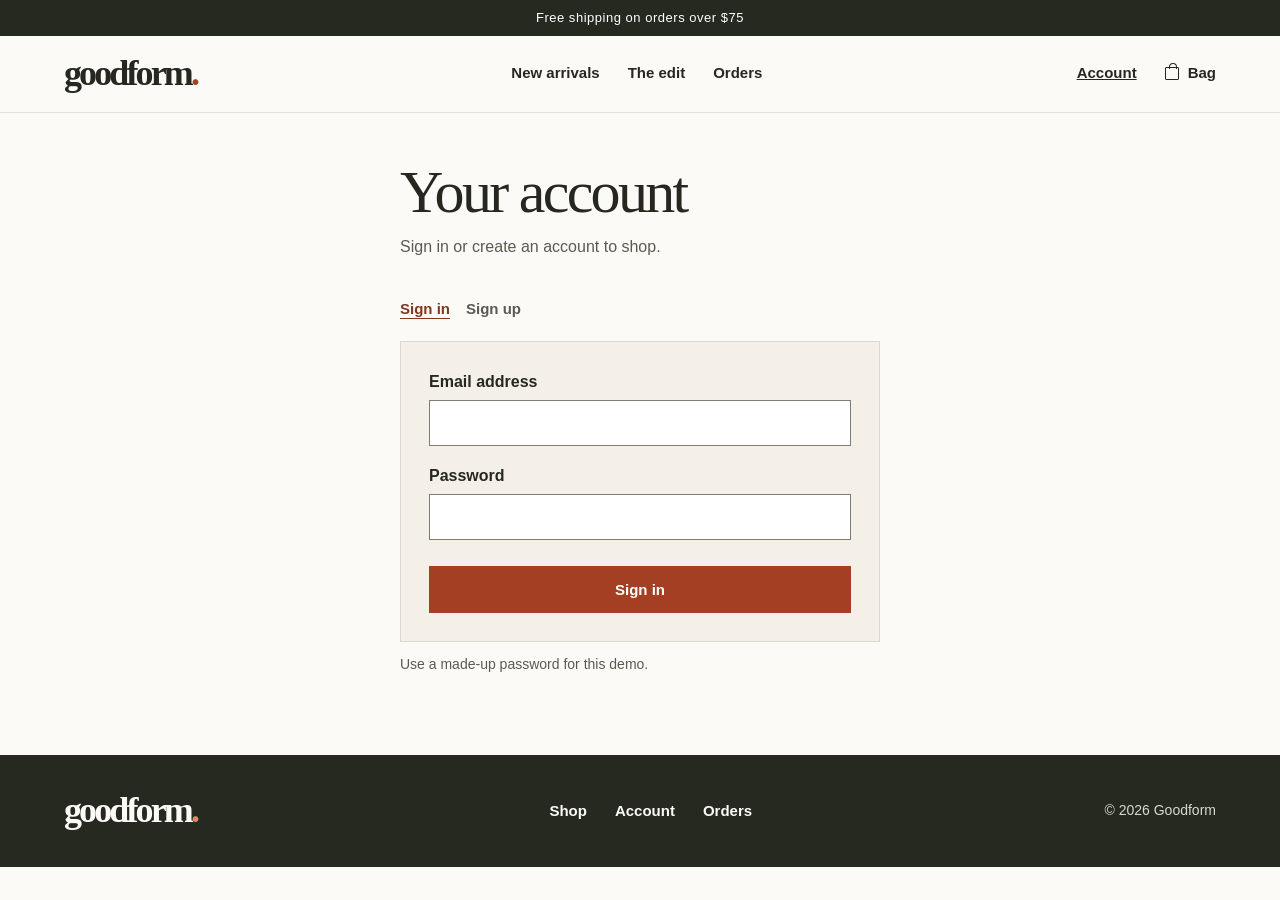
==== commit b4e3ed08: "Restore separate store pages and inline scripts" ====
--- a/admin.html
+++ b/admin.html
@@ -1,16 +1,479 @@
 <!DOCTYPE html>
-<html lang="en">
+<html>
   <head>
     <meta charset="UTF-8">
     <meta name="viewport" content="width=device-width, initial-scale=1.0">
-    <meta http-equiv="refresh" content="0; url=index.html#admin">
-    <title>Store admin | Goodform</title>
+    <title>Product Admin | Goodform</title>
     <link rel="stylesheet" href="style.css">
   </head>
+
   <body>
-    <main class="container inner-page">
-      <h1>Store admin</h1>
-      <a class="text-link" href="index.html#admin">Open store admin</a>
+    <a class="skip-link" href="#main-content">Skip to content</a>
+    <header class="site-header">
+      <div class="container header-inner">
+        <a class="wordmark" href="index.html" aria-label="Goodform home">goodform<span>.</span></a>
+        <nav class="account-nav" aria-label="Admin navigation">
+          <a href="index.html">View storefront</a>
+          <button class="text-button" id="sign-out" type="button">Sign out</button>
+        </nav>
+      </div>
+    </header>
+
+    <main class="container inner-page" id="main-content" hidden>
+      <div class="page-intro">
+        <p class="eyebrow">Store admin</p>
+        <h1>Manage store</h1>
+      </div>
+
+      <section class="admin-section" aria-labelledby="orders-title">
+        <div class="section-heading">
+          <h2 id="orders-title">Orders</h2>
+          <p>Total amount <strong id="total-amount">$0.00</strong></p>
+        </div>
+        <p class="muted" id="empty-orders" hidden>No orders yet.</p>
+        <div class="table-scroll" id="orders-table" role="region" aria-label="Customer orders" tabindex="0">
+          <table class="data-table">
+            <thead>
+              <tr>
+                <th scope="col">Order</th>
+                <th scope="col">Customer</th>
+                <th scope="col">Items</th>
+                <th scope="col">Amount</th>
+                <th scope="col">Status</th>
+                <th scope="col">Delivery</th>
+              </tr>
+            </thead>
+            <tbody id="order-rows"></tbody>
+          </table>
+        </div>
+      </section>
+
+      <section class="admin-section" aria-labelledby="products-title">
+        <div class="section-heading">
+          <h2 id="products-title">Products</h2>
+        </div>
+
+        <details class="panel add-product" id="add-product-panel">
+          <summary>Add a product</summary>
+          <form class="stack-form product-form" id="product-form" method="post">
+            <div>
+              <label for="product-name">Name</label>
+              <input id="product-name" type="text" maxlength="70" required>
+            </div>
+            <div>
+              <label for="category">Category</label>
+              <input id="category" type="text" maxlength="40" required>
+            </div>
+            <div>
+              <label for="color">Color</label>
+              <input id="color" type="text" maxlength="40" required>
+            </div>
+            <div>
+              <label for="price">Price ($)</label>
+              <input id="price" type="number" min="0.01" max="99999" step="0.01" required>
+            </div>
+            <div>
+              <label for="stock">Stock</label>
+              <input id="stock" type="number" min="0" max="9999" step="1" required>
+            </div>
+            <div class="photo-field">
+              <label for="product-photo">Photo link (optional)</label>
+              <p class="photo-hint muted" id="photo-hint">Paste a direct link to an image online.</p>
+              <input id="product-photo" type="url" maxlength="2048" aria-describedby="photo-hint">
+            </div>
+            <button class="button" type="submit">Add product</button>
+          </form>
+        </details>
+
+        <p class="muted" id="empty-products" hidden>No products in the store.</p>
+        <div class="table-scroll" id="products-table" role="region" aria-label="Product inventory" tabindex="0">
+          <table class="data-table">
+            <thead>
+              <tr>
+                <th scope="col">Product</th>
+                <th scope="col">Category</th>
+                <th scope="col">Price</th>
+                <th scope="col">Stock</th>
+                <th scope="col">Action</th>
+              </tr>
+            </thead>
+            <tbody id="product-rows"></tbody>
+          </table>
+        </div>
+      </section>
     </main>
+
+    <footer class="site-footer">
+      <div class="container footer-inner">
+        <a class="wordmark" href="index.html" aria-label="Goodform home">goodform<span>.</span></a>
+        <p>&copy; 2026 Goodform</p>
+      </div>
+    </footer>
+
+    <template id="admin-product-template">
+      <tr>
+        <th scope="row"></th>
+        <td class="category"></td>
+        <td class="price"></td>
+        <td>
+          <form class="line-actions">
+            <input type="number" min="0" max="9999" step="1" required>
+            <button class="text-button" type="submit">Update</button>
+          </form>
+        </td>
+        <td>
+          <button class="text-button delete-product" type="button">Delete</button>
+        </td>
+      </tr>
+    </template>
+
+    <template id="admin-order-template">
+      <tr>
+        <th scope="row"></th>
+        <td class="customer"></td>
+        <td class="items"></td>
+        <td class="price"></td>
+        <td><span class="status"></span></td>
+        <td>
+          <button class="text-button" type="button">Mark delivered</button>
+        </td>
+      </tr>
+    </template>
+
+    <script>
+      const shop = readTab();
+
+      function readTab() {
+        const shop = { email: "", products: null, cart: [] };
+        const values = window.name.split("\n");
+        if (values[0] !== "goodform-tab") {
+          return shop;
+        }
+
+        shop.email = values[1];
+        const productCount = Number(values[2]);
+        let index = 3;
+
+        if (productCount >= 0) {
+          shop.products = [];
+          for (let number = 0; number < productCount; number++) {
+            shop.products.push({
+              id: values[index],
+              name: values[index + 1],
+              category: values[index + 2],
+              color: values[index + 3],
+              price: Number(values[index + 4]),
+              stock: Number(values[index + 5]),
+              image: values[index + 6]
+            });
+            index += 7;
+          }
+        }
+
+        for (; index + 1 < values.length; index += 2) {
+          shop.cart.push({
+            productId: values[index],
+            quantity: Number(values[index + 1])
+          });
+        }
+        return shop;
+      }
+
+      function saveTab() {
+        let productCount = -1;
+        if (shop.products !== null) {
+          productCount = shop.products.length;
+        }
+
+        const values = ["goodform-tab", shop.email, productCount];
+        for (let index = 0; index < productCount; index++) {
+          const product = shop.products[index];
+          values.push(product.id, product.name, product.category, product.color);
+          values.push(product.price, product.stock, product.image);
+        }
+
+        for (let index = 0; index < shop.cart.length; index++) {
+          const item = shop.cart[index];
+          values.push(item.productId, item.quantity);
+        }
+        window.name = values.join("\n");
+      }
+
+      const productForm = document.getElementById("product-form");
+      const productRows = document.getElementById("product-rows");
+      const orderRows = document.getElementById("order-rows");
+
+      function adminIsSignedIn() {
+        if (shop.email === "store-admin") {
+          return true;
+        }
+
+        document.getElementById("main-content").hidden = true;
+        alert("Sign in as admin to manage the store.");
+        window.location.replace("login.html");
+        return false;
+      }
+
+      function showInventory(products) {
+        const template = document.getElementById("admin-product-template");
+        productRows.textContent = "";
+        document.getElementById("empty-products").hidden = products.length > 0;
+        document.getElementById("products-table").hidden = products.length === 0;
+
+        for (let index = 0; index < products.length; index++) {
+          const product = products[index];
+          const row = template.content.cloneNode(true);
+          row.querySelector("th").textContent = product.name;
+          row.querySelector(".category").textContent = product.category;
+          row.querySelector(".price").textContent = money(product.price);
+
+          const input = row.querySelector("input");
+          input.value = product.stock;
+          input.setAttribute("aria-label", "Stock for " + product.name);
+          row.querySelector("form").addEventListener("submit", function (event) {
+            event.preventDefault();
+            updateStock(product.id, Number(input.value));
+          });
+          row.querySelector(".delete-product").addEventListener("click", function () {
+            deleteProduct(product.id);
+          });
+
+          productRows.appendChild(row);
+        }
+      }
+
+      function showCustomerOrders() {
+        const template = document.getElementById("admin-order-template");
+        const latestOrder = nextOrderId() - 1;
+        let total = 0;
+        orderRows.textContent = "";
+        document.getElementById("empty-orders").hidden = latestOrder >= 1001;
+        document.getElementById("orders-table").hidden = latestOrder < 1001;
+
+        for (let orderId = latestOrder; orderId >= 1001; orderId--) {
+          const saved = localStorage.getItem("goodform-order-" + orderId);
+          const order = saved.split("\n");
+          const amount = Number(order[6]);
+          const row = template.content.cloneNode(true);
+          row.querySelector("th").textContent = "#GF-" + orderId;
+
+          let customer = order[0];
+          if (order[1] && order[1] !== customer) {
+            customer = order[1] + " (" + customer + ")";
+          }
+          row.querySelector(".customer").textContent = customer;
+
+          const items = [];
+          for (let index = 7; index < order.length; index += 3) {
+            items.push(order[index] + " x " + order[index + 2]);
+          }
+          row.querySelector(".items").textContent = items.join(", ");
+          row.querySelector(".price").textContent = money(amount);
+
+          const status = row.querySelector(".status");
+          status.textContent = order[3];
+          if (order[3] === "Pending") {
+            status.classList.add("status-pending");
+          }
+
+          const button = row.querySelector("button");
+          button.hidden = order[3] === "Delivered";
+          button.addEventListener("click", function () {
+            markDelivered(orderId);
+          });
+          orderRows.appendChild(row);
+          total += amount;
+        }
+        document.getElementById("total-amount").textContent = money(total);
+      }
+
+      function showAdmin() {
+        if (!adminIsSignedIn()) {
+          return;
+        }
+        startCatalog();
+        showInventory(shop.products);
+        showCustomerOrders();
+        document.getElementById("main-content").hidden = false;
+      }
+
+      function addProduct(event) {
+        event.preventDefault();
+        if (!adminIsSignedIn()) {
+          return;
+        }
+
+        const name = document.getElementById("product-name").value.trim();
+        const category = document.getElementById("category").value.trim();
+        const color = document.getElementById("color").value.trim();
+        const price = Math.round(Number(document.getElementById("price").value) * 100);
+        const stock = Number(document.getElementById("stock").value);
+        const image = document.getElementById("product-photo").value.trim();
+
+        if (!name || !category || !color) {
+          alert("Enter a name, category, and color.");
+          return;
+        }
+        if (!Number.isInteger(price) || price < 1 || price > 9999900) {
+          alert("Enter a valid price.");
+          return;
+        }
+        if (!Number.isInteger(stock) || stock < 0 || stock > 9999) {
+          alert("Enter a valid stock quantity.");
+          return;
+        }
+        if (image && !image.startsWith("https://") && !image.startsWith("http://")) {
+          alert("Enter a direct web link for the photo.");
+          return;
+        }
+
+        const products = shop.products;
+        products.push({
+          id: "product-" + Date.now(),
+          name: name,
+          category: category,
+          color: color,
+          price: price,
+          stock: stock,
+          image: image
+        });
+        saveTab();
+        productForm.reset();
+        document.getElementById("add-product-panel").open = false;
+        showInventory(products);
+        alert("Product added.");
+      }
+
+      function updateStock(productId, stock) {
+        if (!adminIsSignedIn()) {
+          return;
+        }
+        const products = shop.products;
+        const product = findProduct(products, productId);
+        if (!product || !Number.isInteger(stock) || stock < 0 || stock > 9999) {
+          alert("Enter a valid stock quantity.");
+          showInventory(products);
+          return;
+        }
+
+        product.stock = stock;
+        saveTab();
+        showInventory(products);
+        alert("Stock updated.");
+      }
+
+      function deleteProduct(productId) {
+        if (!adminIsSignedIn() || !confirm("Delete this product from the store?")) {
+          return;
+        }
+
+        const products = shop.products;
+        for (let index = 0; index < products.length; index++) {
+          if (products[index].id === productId) {
+            products.splice(index, 1);
+            break;
+          }
+        }
+        saveTab();
+        showInventory(products);
+        alert("Product deleted.");
+      }
+
+      function markDelivered(orderId) {
+        if (!adminIsSignedIn()) {
+          return;
+        }
+
+        const key = "goodform-order-" + orderId;
+        const saved = localStorage.getItem(key);
+        if (!saved) {
+          return;
+        }
+        const order = saved.split("\n");
+        order[3] = "Delivered";
+        localStorage.setItem(key, order.join("\n"));
+        showCustomerOrders();
+        alert("Order marked delivered.");
+      }
+
+      productForm.addEventListener("submit", addProduct);
+      function startCatalog() {
+        if (shop.products === null) {
+          shop.products = [
+            {
+              id: "chore-jacket",
+              name: "The Chore Jacket",
+              category: "Outerwear",
+              color: "Washed Olive",
+              price: 8900,
+              stock: 24,
+              image: "https://images.pexels.com/photos/5079261/pexels-photo-5079261.jpeg?auto=compress&cs=tinysrgb&fit=crop&w=720&h=960"
+            },
+            {
+              id: "everyday-tee",
+              name: "The Everyday Tee",
+              category: "Tops",
+              color: "Natural",
+              price: 3200,
+              stock: 48,
+              image: "https://images.pexels.com/photos/11671964/pexels-photo-11671964.jpeg?auto=compress&cs=tinysrgb&fit=crop&w=720&h=960"
+            },
+            {
+              id: "straight-jean",
+              name: "The Straight Jean",
+              category: "Denim",
+              color: "Vintage Blue",
+              price: 7800,
+              stock: 16,
+              image: "https://images.pexels.com/photos/20279191/pexels-photo-20279191.jpeg?auto=compress&cs=tinysrgb&fit=crop&w=720&h=960"
+            },
+            {
+              id: "linen-shirt",
+              name: "The Linen Shirt",
+              category: "Tops",
+              color: "Terracotta",
+              price: 6400,
+              stock: 18,
+              image: "https://images.pexels.com/photos/11671275/pexels-photo-11671275.jpeg?auto=compress&cs=tinysrgb&fit=crop&w=720&h=960"
+            }
+          ];
+          saveTab();
+        }
+      }
+
+      function findProduct(products, productId) {
+        for (let index = 0; index < products.length; index++) {
+          if (products[index].id === productId) {
+            return products[index];
+          }
+        }
+        return null;
+      }
+
+      function nextOrderId() {
+        let orderId = 1001;
+        while (localStorage.getItem("goodform-order-" + orderId)) {
+          orderId++;
+        }
+        return orderId;
+      }
+
+      function money(cents) {
+        return "$" + (cents / 100).toFixed(2);
+      }
+
+      document.getElementById("sign-out").addEventListener("click", function () {
+        shop.email = "";
+        shop.cart = [];
+        saveTab();
+        window.location.replace("index.html");
+      });
+      window.addEventListener("pageshow", function (event) {
+        if (event.persisted) {
+          window.location.reload();
+        }
+      });
+      showAdmin();
+    </script>
   </body>
 </html>
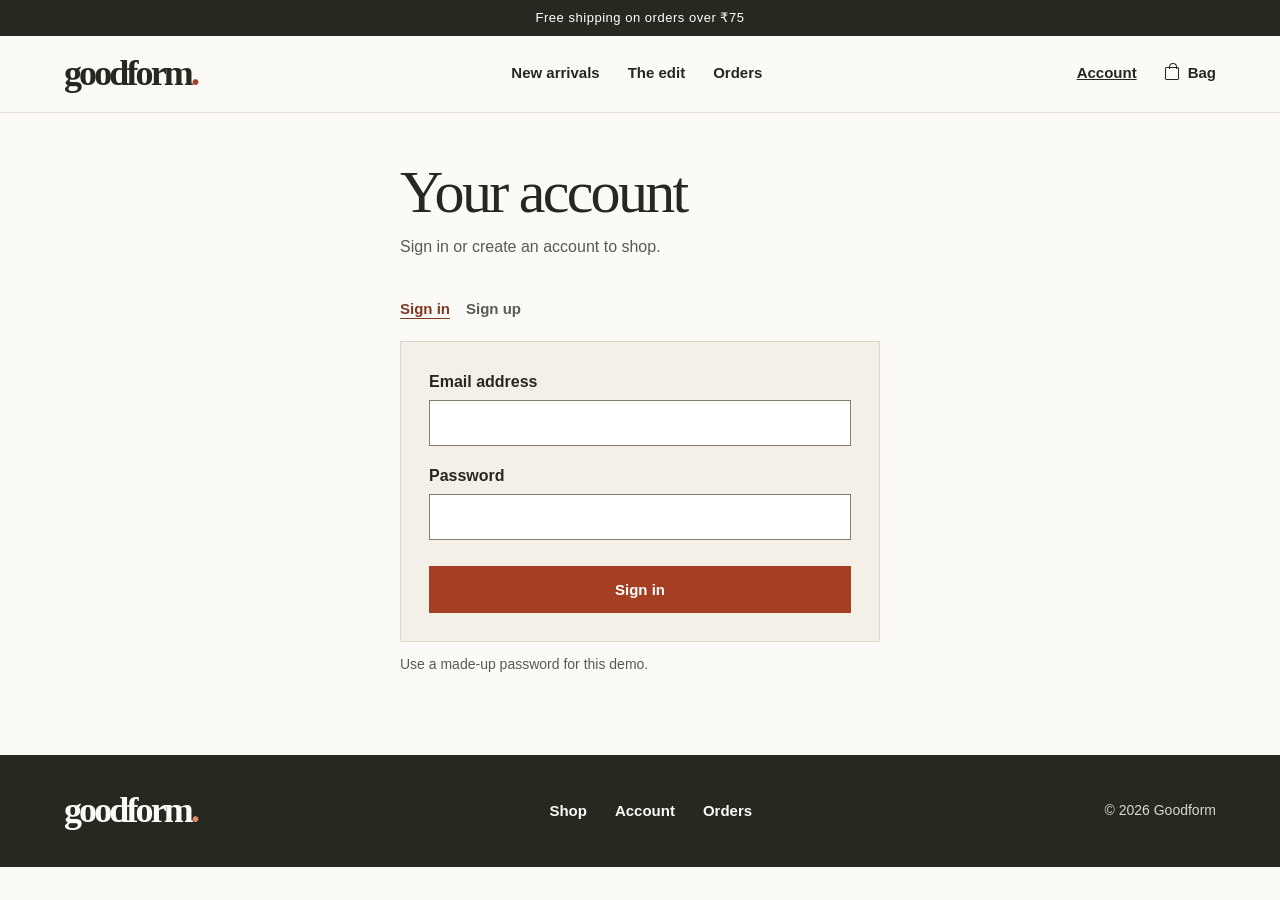
==== commit 82821366: "Add rupee prices, shopping popovers, and discounts" ====
--- a/admin.html
+++ b/admin.html
@@ -13,7 +13,7 @@
       <div class="container header-inner">
         <a class="wordmark" href="index.html" aria-label="Goodform home">goodform<span>.</span></a>
         <nav class="account-nav" aria-label="Admin navigation">
-          <a href="index.html">View storefront</a>
+          <a href="index.html#new-arrivals">View storefront</a>
           <button class="text-button" id="sign-out" type="button">Sign out</button>
         </nav>
       </div>
@@ -69,12 +69,16 @@
               <input id="color" type="text" maxlength="40" required>
             </div>
             <div>
-              <label for="price">Price ($)</label>
+              <label for="price">Price (₹)</label>
               <input id="price" type="number" min="0.01" max="99999" step="0.01" required>
             </div>
             <div>
               <label for="stock">Stock</label>
               <input id="stock" type="number" min="0" max="9999" step="1" required>
+            </div>
+            <div>
+              <label for="product-discount">Discount</label>
+              <input id="product-discount" type="text" inputmode="decimal" maxlength="8" placeholder="5%">
             </div>
             <div class="photo-field">
               <label for="product-photo">Photo link (optional)</label>
@@ -94,6 +98,7 @@
                 <th scope="col">Category</th>
                 <th scope="col">Price</th>
                 <th scope="col">Stock</th>
+                <th scope="col">Discount price</th>
                 <th scope="col">Action</th>
               </tr>
             </thead>
@@ -116,9 +121,17 @@
         <td class="category"></td>
         <td class="price"></td>
         <td>
-          <form class="line-actions">
+          <form class="line-actions stock-form">
             <input type="number" min="0" max="9999" step="1" required>
             <button class="text-button" type="submit">Update</button>
+          </form>
+        </td>
+        <td>
+          <del class="original-price" hidden></del>
+          <strong class="discount-price"></strong>
+          <form class="line-actions discount-form">
+            <input type="text" inputmode="decimal" maxlength="8" placeholder="5%">
+            <button class="text-button" type="submit">Apply</button>
           </form>
         </td>
         <td>
@@ -141,63 +154,7 @@
     </template>
 
     <script>
-      const shop = readTab();
-
-      function readTab() {
-        const shop = { email: "", products: null, cart: [] };
-        const values = window.name.split("\n");
-        if (values[0] !== "goodform-tab") {
-          return shop;
-        }
-
-        shop.email = values[1];
-        const productCount = Number(values[2]);
-        let index = 3;
-
-        if (productCount >= 0) {
-          shop.products = [];
-          for (let number = 0; number < productCount; number++) {
-            shop.products.push({
-              id: values[index],
-              name: values[index + 1],
-              category: values[index + 2],
-              color: values[index + 3],
-              price: Number(values[index + 4]),
-              stock: Number(values[index + 5]),
-              image: values[index + 6]
-            });
-            index += 7;
-          }
-        }
-
-        for (; index + 1 < values.length; index += 2) {
-          shop.cart.push({
-            productId: values[index],
-            quantity: Number(values[index + 1])
-          });
-        }
-        return shop;
-      }
-
-      function saveTab() {
-        let productCount = -1;
-        if (shop.products !== null) {
-          productCount = shop.products.length;
-        }
-
-        const values = ["goodform-tab", shop.email, productCount];
-        for (let index = 0; index < productCount; index++) {
-          const product = shop.products[index];
-          values.push(product.id, product.name, product.category, product.color);
-          values.push(product.price, product.stock, product.image);
-        }
-
-        for (let index = 0; index < shop.cart.length; index++) {
-          const item = shop.cart[index];
-          values.push(item.productId, item.quantity);
-        }
-        window.name = values.join("\n");
-      }
+      let shop = readTab();
 
       const productForm = document.getElementById("product-form");
       const productRows = document.getElementById("product-rows");
@@ -227,13 +184,36 @@
           row.querySelector(".category").textContent = product.category;
           row.querySelector(".price").textContent = money(product.price);
 
-          const input = row.querySelector("input");
+          const stockForm = row.querySelector(".stock-form");
+          const input = stockForm.querySelector("input");
           input.value = product.stock;
           input.setAttribute("aria-label", "Stock for " + product.name);
-          row.querySelector("form").addEventListener("submit", function (event) {
+          stockForm.addEventListener("submit", function (event) {
             event.preventDefault();
             updateStock(product.id, Number(input.value));
           });
+
+          const discountForm = row.querySelector(".discount-form");
+          const discountInput = discountForm.querySelector("input");
+          let discount = 0;
+          if (product.discount) {
+            discount = product.discount;
+          }
+          discountInput.value = discount + "%";
+          discountInput.setAttribute("aria-label", "Discount for " + product.name);
+          showDiscountPrice(row, product.price, discount);
+
+          discountInput.addEventListener("input", function () {
+            const nextDiscount = readDiscount(discountInput.value);
+            if (nextDiscount !== null) {
+              showDiscountPrice(row, product.price, nextDiscount);
+            }
+          });
+          discountForm.addEventListener("submit", function (event) {
+            event.preventDefault();
+            updateDiscount(product.id, discountInput.value);
+          });
+
           row.querySelector(".delete-product").addEventListener("click", function () {
             deleteProduct(product.id);
           });
@@ -251,38 +231,44 @@
         document.getElementById("orders-table").hidden = latestOrder < 1001;
 
         for (let orderId = latestOrder; orderId >= 1001; orderId--) {
-          const saved = localStorage.getItem("goodform-order-" + orderId);
-          const order = saved.split("\n");
-          const amount = Number(order[6]);
+          const order = readOrder(orderId);
+          if (order === null) {
+            continue;
+          }
           const row = template.content.cloneNode(true);
           row.querySelector("th").textContent = "#GF-" + orderId;
 
-          let customer = order[0];
-          if (order[1] && order[1] !== customer) {
-            customer = order[1] + " (" + customer + ")";
+          let customer = order.email;
+          if (order.customerName && order.customerName !== customer) {
+            customer = order.customerName + " (" + customer + ")";
           }
           row.querySelector(".customer").textContent = customer;
 
           const items = [];
-          for (let index = 7; index < order.length; index += 3) {
-            items.push(order[index] + " x " + order[index + 2]);
+          for (let index = 0; index < order.items.length; index++) {
+            const item = order.items[index];
+            let name = item.name;
+            if (item.size) {
+              name += " (Size " + item.size + ")";
+            }
+            items.push(name + " x " + item.quantity);
           }
           row.querySelector(".items").textContent = items.join(", ");
-          row.querySelector(".price").textContent = money(amount);
+          row.querySelector(".price").textContent = money(order.total);
 
           const status = row.querySelector(".status");
-          status.textContent = order[3];
-          if (order[3] === "Pending") {
+          status.textContent = order.status;
+          if (order.status === "Pending") {
             status.classList.add("status-pending");
           }
 
           const button = row.querySelector("button");
-          button.hidden = order[3] === "Delivered";
+          button.hidden = order.status === "Delivered";
           button.addEventListener("click", function () {
             markDelivered(orderId);
           });
           orderRows.appendChild(row);
-          total += amount;
+          total += order.total;
         }
         document.getElementById("total-amount").textContent = money(total);
       }
@@ -291,7 +277,11 @@
         if (!adminIsSignedIn()) {
           return;
         }
+        loadProducts();
         startCatalog();
+        if (localStorage.getItem("goodform-products") === null) {
+          saveProducts();
+        }
         showInventory(shop.products);
         showCustomerOrders();
         document.getElementById("main-content").hidden = false;
@@ -308,6 +298,7 @@
         const color = document.getElementById("color").value.trim();
         const price = Math.round(Number(document.getElementById("price").value) * 100);
         const stock = Number(document.getElementById("stock").value);
+        const discount = readDiscount(document.getElementById("product-discount").value);
         const image = document.getElementById("product-photo").value.trim();
 
         if (!name || !category || !color) {
@@ -322,11 +313,16 @@
           alert("Enter a valid stock quantity.");
           return;
         }
+        if (discount === null) {
+          alert("Enter a discount from 0% to 100%.");
+          return;
+        }
         if (image && !image.startsWith("https://") && !image.startsWith("http://")) {
           alert("Enter a direct web link for the photo.");
           return;
         }
 
+        loadProducts();
         const products = shop.products;
         products.push({
           id: "product-" + Date.now(),
@@ -335,19 +331,66 @@
           color: color,
           price: price,
           stock: stock,
+          discount: discount,
           image: image
         });
-        saveTab();
+        saveProducts();
         productForm.reset();
         document.getElementById("add-product-panel").open = false;
         showInventory(products);
         alert("Product added.");
       }
 
+      function readDiscount(value) {
+        let text = value.trim();
+        if (text === "") {
+          return 0;
+        }
+        if (text.endsWith("%")) {
+          text = text.slice(0, -1).trim();
+        }
+
+        const discount = Number(text);
+        if (text === "" || !Number.isFinite(discount) || discount < 0 || discount > 100) {
+          return null;
+        }
+        return discount;
+      }
+
+      function showDiscountPrice(row, price, discount) {
+        const discountedPrice = Math.round(price * (100 - discount) / 100);
+        const originalPrice = row.querySelector(".original-price");
+        originalPrice.textContent = money(price);
+        originalPrice.hidden = discountedPrice === price;
+        row.querySelector(".discount-price").textContent = money(discountedPrice);
+      }
+
+      function updateDiscount(productId, value) {
+        if (!adminIsSignedIn()) {
+          return;
+        }
+        const discount = readDiscount(value);
+        if (discount === null) {
+          alert("Enter a discount from 0% to 100%.");
+          return;
+        }
+
+        loadProducts();
+        const product = findProduct(shop.products, productId);
+        if (!product) {
+          showInventory(shop.products);
+          return;
+        }
+        product.discount = discount;
+        saveProducts();
+        showInventory(shop.products);
+      }
+
       function updateStock(productId, stock) {
         if (!adminIsSignedIn()) {
           return;
         }
+        loadProducts();
         const products = shop.products;
         const product = findProduct(products, productId);
         if (!product || !Number.isInteger(stock) || stock < 0 || stock > 9999) {
@@ -357,7 +400,7 @@
         }
 
         product.stock = stock;
-        saveTab();
+        saveProducts();
         showInventory(products);
         alert("Stock updated.");
       }
@@ -367,6 +410,7 @@
           return;
         }
 
+        loadProducts();
         const products = shop.products;
         for (let index = 0; index < products.length; index++) {
           if (products[index].id === productId) {
@@ -374,7 +418,7 @@
             break;
           }
         }
-        saveTab();
+        saveProducts();
         showInventory(products);
         alert("Product deleted.");
       }
@@ -384,16 +428,102 @@
           return;
         }
 
+        const order = readOrder(orderId);
+        if (order === null) {
+          return;
+        }
+
+        order.status = "Delivered";
         const key = "goodform-order-" + orderId;
-        const saved = localStorage.getItem(key);
-        if (!saved) {
-          return;
-        }
-        const order = saved.split("\n");
-        order[3] = "Delivered";
-        localStorage.setItem(key, order.join("\n"));
+        localStorage.setItem(key, JSON.stringify(order));
         showCustomerOrders();
         alert("Order marked delivered.");
+      }
+
+      function readProducts(lines, productCount) {
+        const products = [];
+        for (let index = 0; index < productCount; index++) {
+          const product = {
+            id: lines.shift(),
+            name: lines.shift(),
+            category: lines.shift(),
+            color: lines.shift(),
+            price: Number(lines.shift()),
+            stock: Number(lines.shift()),
+            image: lines.shift()
+          };
+          products.push(product);
+        }
+        return products;
+      }
+
+      function loadProducts() {
+        const saved = localStorage.getItem("goodform-products");
+        if (saved === null) {
+          return;
+        }
+
+        if (saved.startsWith("[")) {
+          shop.products = JSON.parse(saved);
+          return;
+        }
+
+        shop.products = [];
+        if (saved !== "") {
+          const lines = saved.split("\n");
+          const productCount = lines.length / 7;
+          shop.products = readProducts(lines, productCount);
+        }
+      }
+
+      function saveProducts() {
+        const saved = JSON.stringify(shop.products);
+        localStorage.setItem("goodform-products", saved);
+      }
+
+      function readTab() {
+        const shop = { email: "", products: null, cart: [] };
+        const lines = window.name.split("\n");
+        const tabName = lines.shift();
+
+        if (tabName !== "goodform-tab") {
+          return shop;
+        }
+
+        if (lines.length === 1 && lines[0].startsWith("{")) {
+          return JSON.parse(lines[0]);
+        }
+
+        shop.email = lines.shift();
+        const productCount = Number(lines.shift());
+
+        if (productCount >= 0) {
+          shop.products = readProducts(lines, productCount);
+        }
+
+        for (let index = 0; index < lines.length; index += 2) {
+          const item = {
+            productId: lines[index],
+            quantity: Number(lines[index + 1])
+          };
+          shop.cart.push(item);
+        }
+
+        return shop;
+      }
+
+      function saveTab() {
+        const tab = {
+          email: shop.email,
+          products: null,
+          cart: shop.cart
+        };
+
+        if (localStorage.getItem("goodform-products") === null) {
+          tab.products = shop.products;
+        }
+
+        window.name = "goodform-tab\n" + JSON.stringify(tab);
       }
 
       productForm.addEventListener("submit", addProduct);
@@ -450,6 +580,41 @@
         return null;
       }
 
+      function readOrder(orderId) {
+        const key = "goodform-order-" + orderId;
+        const saved = localStorage.getItem(key);
+        if (saved === null) {
+          return null;
+        }
+        if (saved.startsWith("{")) {
+          return JSON.parse(saved);
+        }
+
+        const lines = saved.split("\n");
+
+        const order = {
+          email: lines[0],
+          customerName: lines[1],
+          date: lines[2],
+          status: lines[3],
+          subtotal: Number(lines[4]),
+          shipping: Number(lines[5]),
+          total: Number(lines[6]),
+          items: []
+        };
+
+        for (let index = 7; index < lines.length; index += 3) {
+          const item = {
+            name: lines[index],
+            price: Number(lines[index + 1]),
+            quantity: Number(lines[index + 2])
+          };
+          order.items.push(item);
+        }
+
+        return order;
+      }
+
       function nextOrderId() {
         let orderId = 1001;
         while (localStorage.getItem("goodform-order-" + orderId)) {
@@ -458,8 +623,8 @@
         return orderId;
       }
 
-      function money(cents) {
-        return "$" + (cents / 100).toFixed(2);
+      function money(paise) {
+        return "₹" + (paise / 100).toFixed(2);
       }
 
       document.getElementById("sign-out").addEventListener("click", function () {
@@ -468,10 +633,14 @@
         saveTab();
         window.location.replace("index.html");
       });
-      window.addEventListener("pageshow", function (event) {
-        if (event.persisted) {
-          window.location.reload();
-        }
+      window.addEventListener("storage", function (event) {
+        if (event.key === "goodform-products") {
+          showAdmin();
+        }
+      });
+      window.addEventListener("pageshow", function () {
+        shop = readTab();
+        showAdmin();
       });
       showAdmin();
     </script>
--- a/style.css
+++ b/style.css
@@ -452,8 +452,19 @@
   letter-spacing: normal;
 }
 
-.cart-item .price {
+.cart-item-prices {
   margin-left: auto;
+  text-align: right;
+  white-space: nowrap;
+}
+
+.product-prices {
+  text-align: right;
+}
+
+.original-price {
+  color: #595b50;
+  font-size: 0.875rem;
 }
 
 .cart-item-info {
@@ -534,7 +545,7 @@
   font-weight: bold;
 }
 
-.stack-form input {
+.stack-form input, .stack-form select {
   display: block;
   width: 100%;
   min-height: 46px;
@@ -546,6 +557,57 @@
   color: #262820;
 }
 
+.stack-form select {
+  font: inherit;
+}
+
+.shop-popover {
+  width: calc(100% - 32px);
+  max-width: 420px;
+  max-height: 90vh;
+  overflow-y: auto;
+}
+
+.popover-heading {
+  display: flex;
+  align-items: center;
+  justify-content: space-between;
+  gap: 16px;
+  margin-bottom: 12px;
+}
+
+.popover-heading h2 {
+  font-size: 1.75rem;
+}
+
+.shop-popover .price {
+  margin-bottom: 12px;
+}
+
+.quantity-picker {
+  display: flex;
+  align-items: center;
+  gap: 14px;
+  margin: 6px 0 12px;
+}
+
+.quantity-picker button {
+  min-width: 44px;
+  min-height: 44px;
+  border: 1px solid #817d71;
+  background-color: #fff;
+  color: #262820;
+}
+
+.quantity-picker button:disabled {
+  color: #696a61;
+  background-color: #eae5db;
+}
+
+.discount-price {
+  display: block;
+}
+
 .stack-form .button, .cart-summary .button {
   width: 100%;
   margin-top: 8px;
